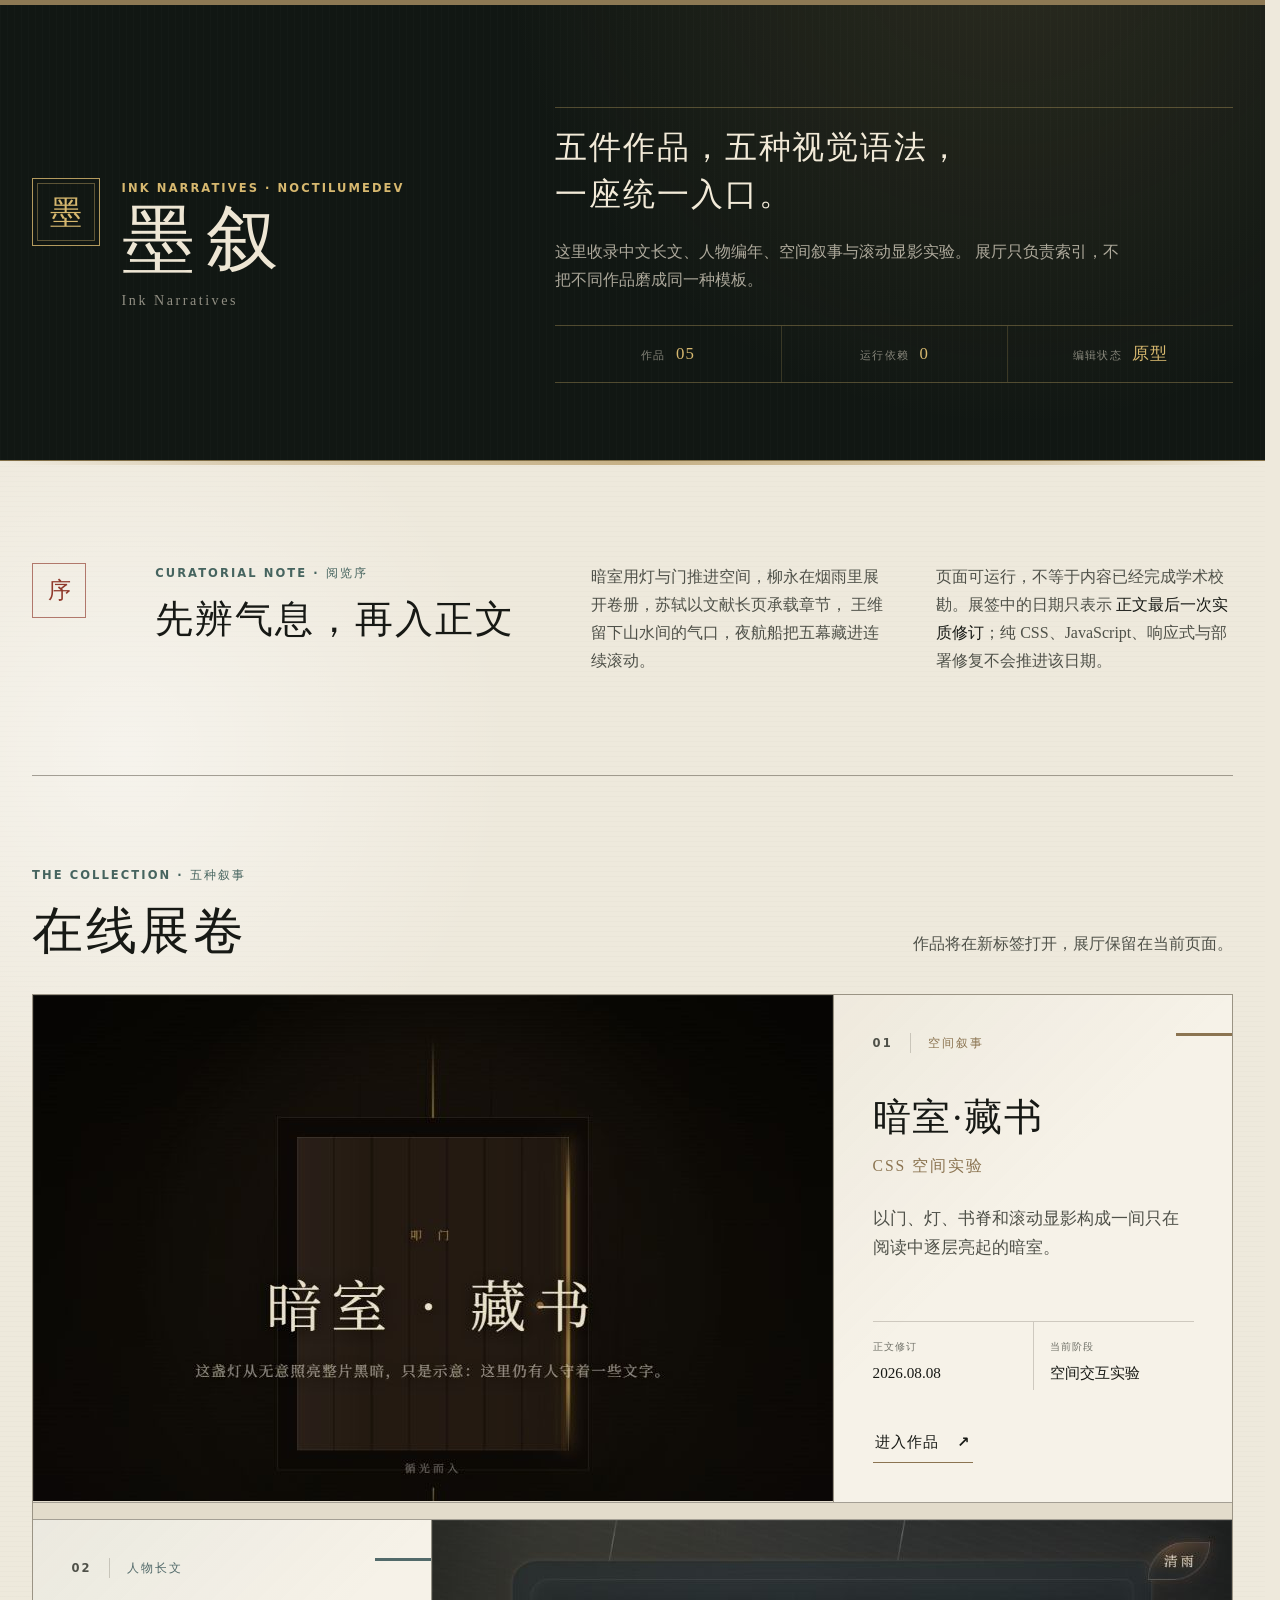
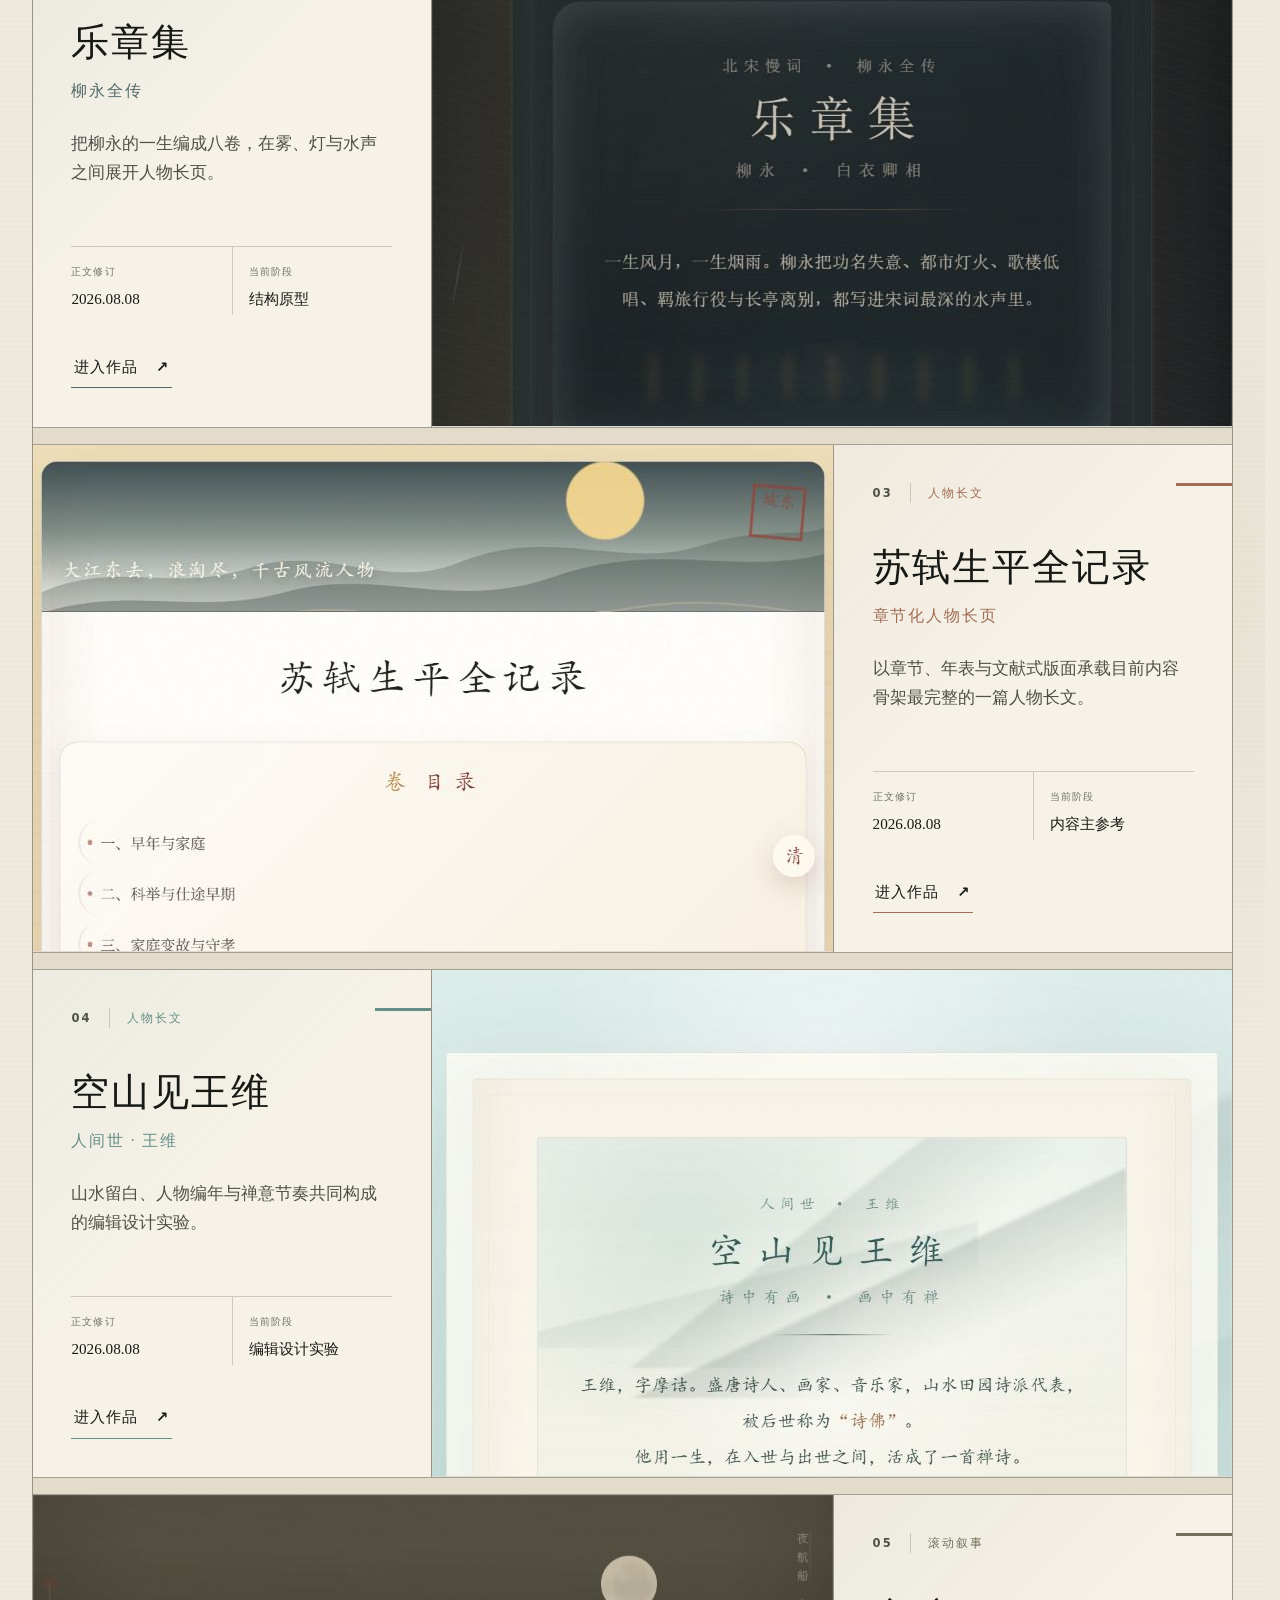
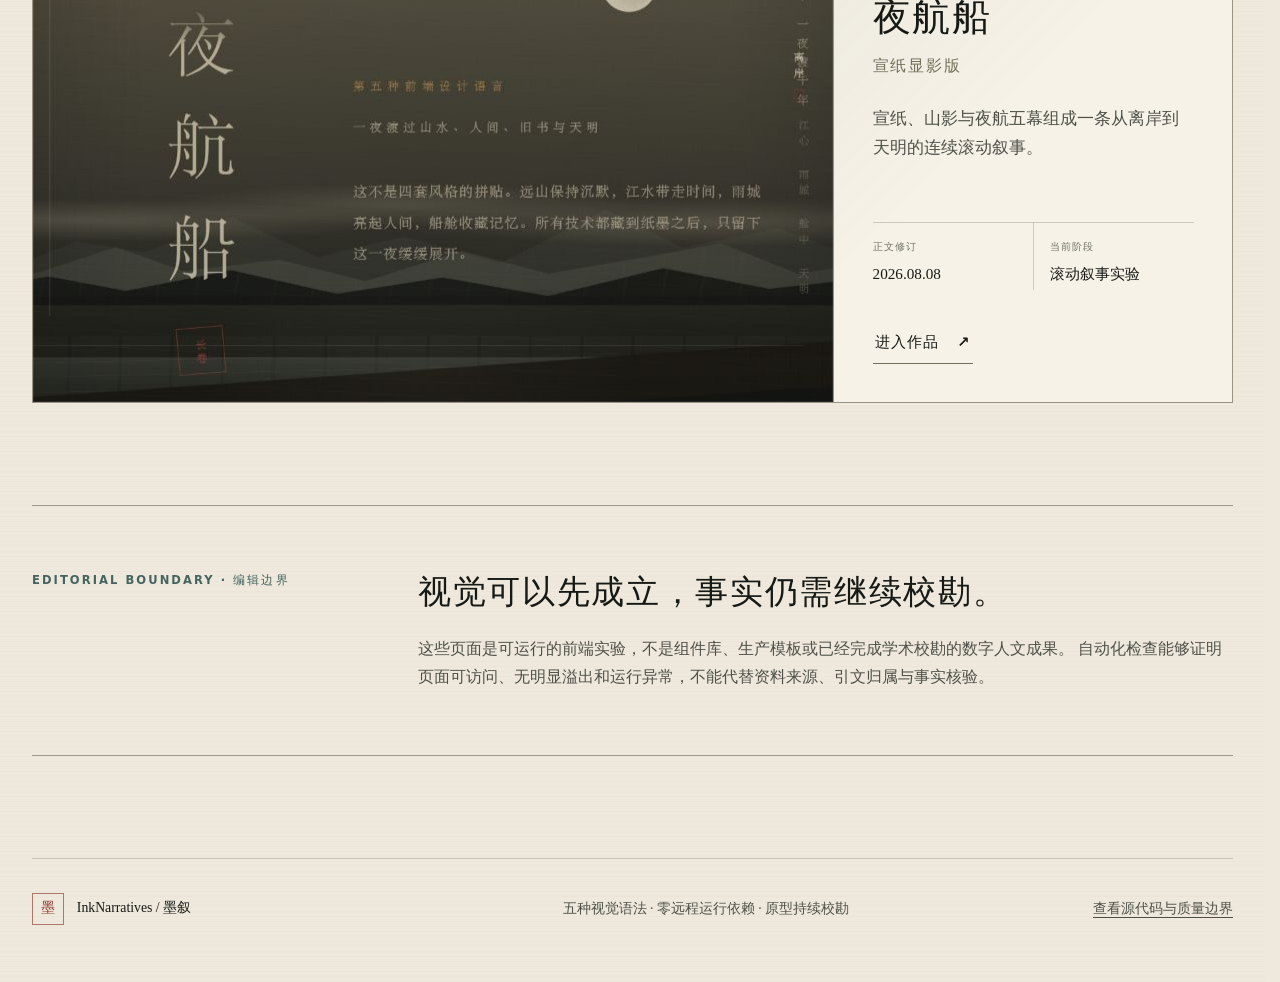
==== index.html @ 3957fdfc "feat: publish unified gallery and Pages site" ====
<!doctype html>
<html lang="zh-CN">
<head>
  <meta charset="utf-8" />
  <meta name="viewport" content="width=device-width, initial-scale=1" />
  <meta name="theme-color" content="#111713" />
  <meta name="description" content="墨叙：五个零依赖中文文学主题交互叙事实验的统一在线展厅。" />
  <meta property="og:title" content="墨叙｜InkNarratives" />
  <meta property="og:description" content="五件作品，五种视觉语法，一座统一入口。" />
  <meta property="og:type" content="website" />
  <meta property="og:url" content="https://noctilumedev.github.io/InkNarratives/" />
  <meta property="og:locale" content="zh_CN" />
  <meta property="og:image" content="https://noctilumedev.github.io/InkNarratives/assets/previews/night-voyage.jpg" />
  <meta property="og:image:alt" content="墨叙展厅中的夜航船作品预览" />
  <title>墨叙｜中文交互叙事实验集</title>
  <link rel="canonical" href="https://noctilumedev.github.io/InkNarratives/" />
  <link rel="icon" href="./assets/favicon.svg" type="image/svg+xml" />
  <link rel="stylesheet" href="./assets/gallery.css?v=20260821-5" />
</head>
<body>
  <a class="skip-link" href="#works">跳到作品</a>

  <header class="masthead">
    <div class="masthead__inner">
      <div class="brand-lockup">
        <span class="brand-seal" aria-hidden="true">墨</span>
        <div>
          <p class="eyebrow">INK NARRATIVES · NOCTILUMEDEV</p>
          <h1>墨叙</h1>
          <p class="brand-en">Ink Narratives</p>
        </div>
      </div>

      <div class="masthead__statement">
        <p class="statement-lead">五件作品，五种视觉语法，<br />一座统一入口。</p>
        <p>
          这里收录中文长文、人物编年、空间叙事与滚动显影实验。
          展厅只负责索引，不把不同作品磨成同一种模板。
        </p>
      </div>

      <dl class="collection-facts" aria-label="展厅概况">
        <div>
          <dt>作品</dt>
          <dd>05</dd>
        </div>
        <div>
          <dt>运行依赖</dt>
          <dd>0</dd>
        </div>
        <div>
          <dt>编辑状态</dt>
          <dd>原型</dd>
        </div>
      </dl>
    </div>
  </header>

  <main>
    <section class="curatorial-note" aria-labelledby="curatorial-title">
      <div class="section-mark" aria-hidden="true">序</div>
      <div class="curatorial-note__heading">
        <p class="section-kicker">CURATORIAL NOTE · 阅览序</p>
        <h2 id="curatorial-title">先辨气息，再入正文</h2>
      </div>
      <div class="curatorial-note__copy">
        <p>
          暗室用灯与门推进空间，柳永在烟雨里展开卷册，苏轼以文献长页承载章节，
          王维留下山水间的气口，夜航船把五幕藏进连续滚动。
        </p>
        <p>
          页面可运行，不等于内容已经完成学术校勘。展签中的日期只表示
          <strong>正文最后一次实质修订</strong>；纯 CSS、JavaScript、响应式与部署修复不会推进该日期。
        </p>
      </div>
    </section>

    <section class="exhibition" id="works" tabindex="-1" aria-labelledby="works-title">
      <header class="exhibition__heading">
        <div>
          <p class="section-kicker">THE COLLECTION · 五种叙事</p>
          <h2 id="works-title">在线展卷</h2>
        </div>
        <p>作品将在新标签打开，展厅保留在当前页面。</p>
      </header>

      <div class="exhibition-rail">
        <article class="work work--darkroom" data-work="darkroom">
          <figure class="work__preview">
            <img
              src="./assets/previews/darkroom.jpg"
              width="800"
              height="506"
              alt="暗室·藏书页面：黑暗空间中央有一扇门，标题在微弱灯光中显现"
              decoding="async"
            />
          </figure>
          <div class="work__copy">
            <p class="work__index"><span>01</span> 空间叙事</p>
            <h3>暗室·藏书</h3>
            <p class="work__subtitle">CSS 空间实验</p>
            <p class="work__description">
              以门、灯、书脊和滚动显影构成一间只在阅读中逐层亮起的暗室。
            </p>
            <dl class="work__facts">
              <div>
                <dt>正文修订</dt>
                <dd><time datetime="2026-08-08">2026.08.08</time></dd>
              </div>
              <div>
                <dt>当前阶段</dt>
                <dd>空间交互实验</dd>
              </div>
            </dl>
            <a class="work__enter" data-work-link="darkroom" href="./works/darkroom/" target="_blank" rel="noopener noreferrer">
              进入作品 <span aria-hidden="true">↗</span><span class="sr-only">（新标签打开）</span>
            </a>
          </div>
        </article>

        <article class="work work--liuyong" data-work="liuyong">
          <figure class="work__preview">
            <img
              src="./assets/previews/liuyong.jpg"
              width="800"
              height="506"
              alt="乐章集页面：深青色卷册中排列柳永标题、序言与八卷目录"
              loading="lazy"
              decoding="async"
            />
          </figure>
          <div class="work__copy">
            <p class="work__index"><span>02</span> 人物长文</p>
            <h3>乐章集</h3>
            <p class="work__subtitle">柳永全传</p>
            <p class="work__description">
              把柳永的一生编成八卷，在雾、灯与水声之间展开人物长页。
            </p>
            <dl class="work__facts">
              <div>
                <dt>正文修订</dt>
                <dd><time datetime="2026-08-08">2026.08.08</time></dd>
              </div>
              <div>
                <dt>当前阶段</dt>
                <dd>结构原型</dd>
              </div>
            </dl>
            <a class="work__enter" data-work-link="liuyong" href="./works/liuyong/" target="_blank" rel="noopener noreferrer">
              进入作品 <span aria-hidden="true">↗</span><span class="sr-only">（新标签打开）</span>
            </a>
          </div>
        </article>

        <article class="work work--sushi" data-work="sushi">
          <figure class="work__preview">
            <img
              src="./assets/previews/sushi.jpg"
              width="800"
              height="506"
              alt="苏轼生平全记录页面：宣纸色长页上有山影、月轮、题签和章节目录"
              loading="lazy"
              decoding="async"
            />
          </figure>
          <div class="work__copy">
            <p class="work__index"><span>03</span> 人物长文</p>
            <h3>苏轼生平全记录</h3>
            <p class="work__subtitle">章节化人物长页</p>
            <p class="work__description">
              以章节、年表与文献式版面承载目前内容骨架最完整的一篇人物长文。
            </p>
            <dl class="work__facts">
              <div>
                <dt>正文修订</dt>
                <dd><time datetime="2026-08-08">2026.08.08</time></dd>
              </div>
              <div>
                <dt>当前阶段</dt>
                <dd>内容主参考</dd>
              </div>
            </dl>
            <a class="work__enter" data-work-link="sushi" href="./works/sushi/" target="_blank" rel="noopener noreferrer">
              进入作品 <span aria-hidden="true">↗</span><span class="sr-only">（新标签打开）</span>
            </a>
          </div>
        </article>

        <article class="work work--wangwei" data-work="wangwei">
          <figure class="work__preview">
            <img
              src="./assets/previews/wangwei.jpg"
              width="800"
              height="506"
              alt="空山见王维页面：淡青山水留白中排列人物题名、身份画像与生平坐标"
              loading="lazy"
              decoding="async"
            />
          </figure>
          <div class="work__copy">
            <p class="work__index"><span>04</span> 人物长文</p>
            <h3>空山见王维</h3>
            <p class="work__subtitle">人间世 · 王维</p>
            <p class="work__description">
              山水留白、人物编年与禅意节奏共同构成的编辑设计实验。
            </p>
            <dl class="work__facts">
              <div>
                <dt>正文修订</dt>
                <dd><time datetime="2026-08-08">2026.08.08</time></dd>
              </div>
              <div>
                <dt>当前阶段</dt>
                <dd>编辑设计实验</dd>
              </div>
            </dl>
            <a class="work__enter" data-work-link="wangwei" href="./works/wangwei/" target="_blank" rel="noopener noreferrer">
              进入作品 <span aria-hidden="true">↗</span><span class="sr-only">（新标签打开）</span>
            </a>
          </div>
        </article>

        <article class="work work--night-voyage" data-work="night-voyage">
          <figure class="work__preview">
            <img
              src="./assets/previews/night-voyage.jpg"
              width="800"
              height="506"
              alt="夜航船页面：夜色宣纸上有月轮、远山和竖排的大字夜航船"
              loading="lazy"
              decoding="async"
            />
          </figure>
          <div class="work__copy">
            <p class="work__index"><span>05</span> 滚动叙事</p>
            <h3>夜航船</h3>
            <p class="work__subtitle">宣纸显影版</p>
            <p class="work__description">
              宣纸、山影与夜航五幕组成一条从离岸到天明的连续滚动叙事。
            </p>
            <dl class="work__facts">
              <div>
                <dt>正文修订</dt>
                <dd><time datetime="2026-08-08">2026.08.08</time></dd>
              </div>
              <div>
                <dt>当前阶段</dt>
                <dd>滚动叙事实验</dd>
              </div>
            </dl>
            <a class="work__enter" data-work-link="night-voyage" href="./works/night-voyage/" target="_blank" rel="noopener noreferrer">
              进入作品 <span aria-hidden="true">↗</span><span class="sr-only">（新标签打开）</span>
            </a>
          </div>
        </article>
      </div>
    </section>

    <section class="boundary-note" aria-labelledby="boundary-title">
      <p class="section-kicker">EDITORIAL BOUNDARY · 编辑边界</p>
      <div>
        <h2 id="boundary-title">视觉可以先成立，事实仍需继续校勘。</h2>
        <p>
          这些页面是可运行的前端实验，不是组件库、生产模板或已经完成学术校勘的数字人文成果。
          自动化检查能够证明页面可访问、无明显溢出和运行异常，不能代替资料来源、引文归属与事实核验。
        </p>
      </div>
    </section>
  </main>

  <footer class="site-footer">
    <div class="site-footer__brand">
      <span aria-hidden="true">墨</span>
      <p>InkNarratives / 墨叙</p>
    </div>
    <p>五种视觉语法 · 零远程运行依赖 · 原型持续校勘</p>
    <a href="https://github.com/NoctilumeDev/InkNarratives">查看源代码与质量边界</a>
  </footer>
</body>
</html>
---- assets/gallery.css ----
:root {
  --ink: #171915;
  --ink-soft: #4f5149;
  --paper: #eee9dc;
  --paper-deep: #e3dccb;
  --paper-light: #f7f3e9;
  --night: #111713;
  --night-soft: #1b2420;
  --gold: #b59861;
  --gold-muted: #8d7954;
  --cinnabar: #8f392b;
  --rule: rgba(73, 68, 55, .23);
  --rule-strong: rgba(73, 68, 55, .48);
  --serif: "Noto Serif CJK SC", "Source Han Serif SC", "Songti SC", SimSun, serif;
  --sans: "Noto Sans CJK SC", "Microsoft YaHei", system-ui, sans-serif;
  color-scheme: light;
  font-family: var(--serif);
  font-synthesis: none;
  scrollbar-gutter: stable;
}

*,
*::before,
*::after {
  box-sizing: border-box;
}

html {
  min-width: 320px;
  scroll-behavior: smooth;
}

body {
  min-width: 320px;
  margin: 0;
  color: var(--ink);
  background:
    radial-gradient(circle at 10% 18%, rgba(255, 255, 255, .48), transparent 24rem),
    radial-gradient(circle at 88% 52%, rgba(151, 132, 88, .08), transparent 30rem),
    repeating-linear-gradient(0deg, rgba(73, 68, 55, .018) 0 1px, transparent 1px 5px),
    var(--paper);
  line-height: 1.75;
  overflow-x: clip;
}

img {
  display: block;
  max-width: 100%;
}

a {
  color: inherit;
}

button,
a {
  -webkit-tap-highlight-color: transparent;
}

:focus-visible {
  outline: 3px solid var(--cinnabar);
  outline-offset: 5px;
}

::selection {
  color: var(--paper-light);
  background: var(--cinnabar);
}

.sr-only {
  position: absolute;
  width: 1px;
  height: 1px;
  padding: 0;
  margin: -1px;
  overflow: hidden;
  clip: rect(0, 0, 0, 0);
  white-space: nowrap;
  border: 0;
}

.skip-link {
  position: fixed;
  z-index: 100;
  top: 1rem;
  left: 1rem;
  padding: .7rem 1rem;
  color: var(--paper-light);
  background: var(--cinnabar);
  text-decoration: none;
  transform: translateY(-180%);
  transition: transform .18s ease;
}

.skip-link:focus {
  transform: translateY(0);
}

.masthead {
  position: relative;
  color: #eee6d4;
  background:
    radial-gradient(circle at 80% -20%, rgba(181, 152, 97, .16), transparent 32rem),
    repeating-linear-gradient(90deg, rgba(255, 255, 255, .012) 0 1px, transparent 1px 7px),
    var(--night);
  border-top: 5px solid var(--gold-muted);
  border-bottom: 1px solid rgba(181, 152, 97, .68);
}

.masthead::after {
  content: "";
  position: absolute;
  right: 0;
  bottom: 0;
  left: 0;
  height: 4px;
  background: linear-gradient(90deg, transparent, rgba(181, 152, 97, .36) 18%, rgba(181, 152, 97, .7) 50%, rgba(181, 152, 97, .36) 82%, transparent);
  transform: translateY(5px);
}

.masthead__inner,
main,
.site-footer {
  width: min(1280px, calc(100% - 64px));
  margin-inline: auto;
}

.masthead__inner {
  display: grid;
  grid-template-areas:
    "brand statement"
    "brand facts";
  grid-template-columns: minmax(20rem, .78fr) minmax(32rem, 1.22fr);
  column-gap: clamp(3rem, 7vw, 7rem);
  row-gap: clamp(1.35rem, 2.4vw, 2rem);
  align-items: start;
  padding: clamp(4rem, 8vw, 7.5rem) 0 clamp(3.2rem, 6vw, 5.5rem);
}

.brand-lockup {
  grid-area: brand;
  display: flex;
  gap: 1.35rem;
  align-self: center;
  align-items: flex-start;
}

.brand-seal {
  display: grid;
  flex: 0 0 auto;
  width: 4.25rem;
  aspect-ratio: 1;
  place-items: center;
  color: #d7b86f;
  font-size: 2rem;
  line-height: 1;
  border: 1px solid rgba(215, 184, 111, .82);
  box-shadow: inset 0 0 0 4px var(--night), inset 0 0 0 5px rgba(215, 184, 111, .38);
}

.eyebrow,
.section-kicker,
.work__index,
.work__facts dt {
  margin: 0;
  font-family: var(--sans);
  font-size: .72rem;
  font-weight: 650;
  letter-spacing: .18em;
  text-transform: uppercase;
}

.eyebrow {
  color: #d7b86f;
  white-space: nowrap;
}

.brand-lockup h1 {
  margin: .35rem 0 0;
  font-size: clamp(3.35rem, 5.7vw, 5.8rem);
  font-weight: 420;
  letter-spacing: .16em;
  line-height: 1;
}

.brand-en {
  margin: .7rem 0 0;
  color: rgba(238, 230, 212, .58);
  font-size: .88rem;
  letter-spacing: .18em;
}

.masthead__statement {
  grid-area: statement;
  padding-top: 1rem;
  border-top: 1px solid rgba(215, 184, 111, .32);
}

.masthead__statement p {
  max-width: 36rem;
  margin: 1.3rem 0 0;
  color: rgba(238, 230, 212, .7);
}

.masthead__statement .statement-lead {
  margin-top: 0;
  color: #f2ead8;
  font-size: clamp(1.55rem, 2.5vw, 2.35rem);
  line-height: 1.45;
  letter-spacing: .06em;
  text-wrap: balance;
}

.collection-facts {
  grid-area: facts;
  display: grid;
  grid-template-columns: repeat(3, minmax(0, 1fr));
  margin: 0;
  border-top: 1px solid rgba(215, 184, 111, .32);
  border-bottom: 1px solid rgba(215, 184, 111, .32);
}

.collection-facts div {
  display: flex;
  gap: .65rem;
  align-items: baseline;
  justify-content: center;
  padding: .85rem 1rem;
  text-align: center;
}

.collection-facts div + div {
  border-left: 1px solid rgba(215, 184, 111, .2);
}

.collection-facts dt {
  color: rgba(238, 230, 212, .52);
  font-family: var(--sans);
  font-size: .66rem;
  letter-spacing: .12em;
  white-space: nowrap;
}

.collection-facts dd {
  margin: 0;
  color: #d7b86f;
  font-size: 1.05rem;
  letter-spacing: .06em;
  white-space: nowrap;
}

main {
  padding: clamp(4.5rem, 8vw, 8rem) 0 0;
}

.curatorial-note {
  display: grid;
  grid-template-columns: 4.5rem minmax(14rem, .75fr) minmax(20rem, 1.25fr);
  gap: clamp(1.5rem, 4vw, 4.5rem);
  align-items: start;
  padding: 0 0 clamp(4rem, 7vw, 6.5rem);
  border-bottom: 1px solid var(--rule-strong);
}

.section-mark {
  display: grid;
  width: 3.4rem;
  aspect-ratio: 1;
  place-items: center;
  color: var(--cinnabar);
  font-size: 1.45rem;
  border: 1px solid rgba(143, 57, 43, .65);
}

.section-kicker {
  color: #46645f;
}

.curatorial-note h2,
.exhibition__heading h2,
.boundary-note h2 {
  margin: .65rem 0 0;
  font-weight: 450;
  line-height: 1.35;
  letter-spacing: .05em;
  text-wrap: balance;
}

.curatorial-note h2 {
  font-size: clamp(1.85rem, 3vw, 3rem);
}

.curatorial-note__copy {
  columns: 2 16rem;
  column-gap: 3rem;
  color: var(--ink-soft);
}

.curatorial-note__copy p {
  margin: 0;
  break-inside: avoid;
}

.curatorial-note__copy p + p {
  margin-top: 1.2rem;
}

.curatorial-note__copy strong {
  color: var(--ink);
  font-weight: 600;
}

.exhibition {
  padding-top: clamp(4rem, 7vw, 6.5rem);
}

.exhibition__heading {
  display: flex;
  gap: 2rem;
  align-items: end;
  justify-content: space-between;
  margin-bottom: 1.8rem;
}

.exhibition__heading h2 {
  font-size: clamp(2.3rem, 4vw, 4rem);
}

.exhibition__heading > p {
  max-width: 25rem;
  margin: 0 0 .45rem;
  color: var(--ink-soft);
  text-align: right;
}

.exhibition-rail {
  border: 1px solid var(--rule-strong);
  background: var(--paper-deep);
}

.work {
  --accent: #69756e;
  position: relative;
  display: grid;
  grid-template-columns: minmax(0, 1.45fr) minmax(20rem, .72fr);
  min-height: 0;
  background: var(--paper-light);
  overflow: hidden;
}

.work:nth-child(even) {
  grid-template-columns: minmax(20rem, .72fr) minmax(0, 1.45fr);
}

.work:not(:last-child) {
  margin-bottom: clamp(.8rem, 1.25vw, 1.1rem);
  border-bottom: 1px solid var(--rule-strong);
}

.work + .work {
  border-top: 1px solid var(--rule-strong);
}

.work:nth-child(even) .work__preview {
  grid-column: 2;
  grid-row: 1;
  border-right: 0;
  border-left: 1px solid var(--rule-strong);
}

.work:nth-child(even) .work__copy {
  grid-column: 1;
  grid-row: 1;
}

.work--darkroom {
  --accent: #8b7451;
}

.work--liuyong {
  --accent: #526a6a;
}

.work--sushi {
  --accent: #a16d55;
}

.work--wangwei {
  --accent: #678f87;
}

.work--night-voyage {
  --accent: #74705b;
}

.work__preview {
  position: relative;
  display: grid;
  aspect-ratio: 1185 / 750;
  min-width: 0;
  margin: 0;
  overflow: hidden;
  place-items: center;
  background: color-mix(in srgb, var(--accent) 14%, var(--paper));
  border-right: 1px solid var(--rule-strong);
}

.work__preview::after {
  content: "";
  position: absolute;
  inset: 0;
  pointer-events: none;
  box-shadow: inset 0 0 0 1px rgba(255, 255, 255, .08);
}

.work__preview img {
  display: block;
  width: 100%;
  height: 100%;
  min-height: 0;
  object-fit: contain;
  object-position: center;
  transition: filter .35s ease;
}

.work:hover .work__preview img,
.work:focus-within .work__preview img {
  filter: saturate(1.04) contrast(1.025);
}

.work__copy {
  position: relative;
  display: flex;
  flex-direction: column;
  min-width: 0;
  padding: clamp(2rem, 3vw, 3rem);
  background:
    linear-gradient(135deg, color-mix(in srgb, var(--accent) 7%, transparent), transparent 45%),
    rgba(247, 243, 233, .7);
}

.work__copy::before {
  content: "";
  position: absolute;
  top: clamp(2rem, 3vw, 3rem);
  right: 0;
  width: 3.5rem;
  border-top: 3px solid var(--accent);
}

.work__index {
  color: var(--accent);
}

.work__index span {
  display: inline-block;
  min-width: 2.4rem;
  margin-right: .7rem;
  color: var(--ink-soft);
  border-right: 1px solid var(--rule);
}

.work h3 {
  margin: clamp(2rem, 3.2vw, 3rem) 0 0;
  font-size: clamp(2rem, 3vw, 3.15rem);
  font-weight: 470;
  line-height: 1.22;
  letter-spacing: .05em;
  text-wrap: balance;
}

.work__subtitle {
  margin: .7rem 0 0;
  color: var(--accent);
  font-size: .98rem;
  letter-spacing: .12em;
}

.work__description {
  max-width: 28rem;
  margin: 1.5rem 0 0;
  color: var(--ink-soft);
  font-size: 1.05rem;
}

.work__facts {
  display: grid;
  grid-template-columns: repeat(2, minmax(0, 1fr));
  margin: auto 0 0;
  padding-top: 1.5rem;
}

.work__facts div {
  padding: .9rem 1rem .2rem 0;
  border-top: 1px solid var(--rule);
}

.work__facts div + div {
  padding-left: 1rem;
  border-left: 1px solid var(--rule);
}

.work__facts dt {
  color: #707168;
  font-size: .65rem;
  letter-spacing: .1em;
}

.work__facts dd {
  margin: .35rem 0 0;
  font-size: .95rem;
}

.work__enter {
  align-self: flex-start;
  margin-top: 1.75rem;
  padding: .65rem .15rem .5rem;
  font-family: var(--sans);
  font-size: .92rem;
  font-weight: 650;
  letter-spacing: .08em;
  text-decoration: none;
  border-bottom: 1px solid var(--accent);
}

.work__enter span[aria-hidden] {
  display: inline-block;
  margin-left: .7rem;
  transition: transform .18s ease;
}

.work__enter:hover span[aria-hidden],
.work__enter:focus-visible span[aria-hidden] {
  transform: translate(.18rem, -.18rem);
}

.boundary-note {
  display: grid;
  grid-template-columns: minmax(14rem, .55fr) minmax(20rem, 1.45fr);
  gap: clamp(2rem, 6vw, 7rem);
  margin: clamp(4.5rem, 8vw, 8rem) 0;
  padding: clamp(2.5rem, 5vw, 4.5rem) 0;
  border-top: 1px solid var(--rule-strong);
  border-bottom: 1px solid var(--rule-strong);
}

.boundary-note h2 {
  margin-top: 0;
  font-size: clamp(1.55rem, 2.6vw, 2.5rem);
}

.boundary-note p:not(.section-kicker) {
  max-width: 54rem;
  margin: 1.2rem 0 0;
  color: var(--ink-soft);
}

.site-footer {
  display: grid;
  grid-template-columns: 1fr 1fr auto;
  gap: 2rem;
  align-items: center;
  padding: 2rem 0 3.5rem;
  color: var(--ink-soft);
  border-top: 1px solid var(--rule);
  font-size: .86rem;
}

.site-footer p {
  margin: 0;
}

.site-footer__brand {
  display: flex;
  gap: .8rem;
  align-items: center;
  color: var(--ink);
}

.site-footer__brand span {
  display: grid;
  width: 2rem;
  aspect-ratio: 1;
  place-items: center;
  color: var(--cinnabar);
  border: 1px solid rgba(143, 57, 43, .65);
}

.site-footer > a {
  padding-block: .35rem;
  text-underline-offset: .28em;
}

.not-found {
  display: grid;
  min-height: 100svh;
  place-items: center;
  padding: 2rem;
}

.not-found__panel {
  width: min(42rem, 100%);
  padding: clamp(2.5rem, 8vw, 6rem);
  text-align: center;
  border: 1px solid var(--rule-strong);
}

.not-found__mark {
  margin: 0;
  color: var(--cinnabar);
  font-size: clamp(4rem, 15vw, 8rem);
  line-height: 1;
}

.not-found h1 {
  margin: 1.5rem 0 0;
  font-size: clamp(1.8rem, 5vw, 3.2rem);
  font-weight: 450;
}

.not-found p {
  margin: 1rem 0 0;
  color: var(--ink-soft);
}

.not-found a {
  display: inline-block;
  margin-top: 2rem;
  padding: .7rem .1rem .5rem;
  text-decoration: none;
  border-bottom: 1px solid var(--cinnabar);
}

@supports not (background: color-mix(in srgb, red 10%, transparent)) {
  .work__copy {
    background: rgba(247, 243, 233, .82);
  }
}

@media (max-width: 1080px) {
  .masthead__inner {
    grid-template-columns: minmax(17rem, .8fr) minmax(0, 1.2fr);
    column-gap: 3rem;
  }

  .work,
  .work:nth-child(even) {
    grid-template-columns: 1fr;
  }

  .work__preview,
  .work:nth-child(even) .work__preview {
    grid-column: 1;
    grid-row: 1;
    min-height: 0;
    border-right: 0;
    border-bottom: 1px solid var(--rule-strong);
    border-left: 0;
  }

  .work__copy,
  .work:nth-child(even) .work__copy {
    grid-column: 1;
    grid-row: 2;
    min-height: 0;
  }
}

@media (max-width: 820px) {
  .masthead__inner,
  main,
  .site-footer {
    width: min(100% - 36px, 1280px);
  }

  .masthead__inner {
    grid-template-areas:
      "brand"
      "statement"
      "facts";
    grid-template-columns: 1fr;
    gap: 2rem;
  }

  .brand-lockup {
    align-self: start;
  }

  .curatorial-note {
    grid-template-columns: 3.4rem 1fr;
  }

  .curatorial-note__copy {
    grid-column: 2;
    columns: initial;
  }

  .boundary-note {
    grid-template-columns: 1fr;
    gap: 1.5rem;
  }

  .site-footer {
    grid-template-columns: 1fr 1fr;
  }

  .site-footer > a {
    grid-column: 1 / -1;
    justify-self: start;
  }
}

@media (max-width: 560px) {
  .masthead__inner,
  main,
  .site-footer {
    width: min(100% - 24px, 1280px);
  }

  .masthead__inner {
    padding-top: 3.4rem;
  }

  .brand-lockup {
    gap: 1rem;
  }

  .brand-seal {
    width: 3.45rem;
    font-size: 1.6rem;
  }

  .brand-lockup h1 {
    font-size: clamp(3rem, 18vw, 4.6rem);
  }

  .eyebrow {
    font-size: .58rem;
    white-space: normal;
  }

  .collection-facts dd {
    font-size: 1rem;
  }

  .collection-facts div {
    flex-direction: column;
    gap: .3rem;
  }

  .curatorial-note {
    grid-template-columns: 1fr;
  }

  .section-mark {
    width: 3rem;
  }

  .curatorial-note__copy {
    grid-column: auto;
  }

  .exhibition__heading {
    display: block;
  }

  .exhibition__heading > p {
    margin-top: 1rem;
    text-align: left;
  }

  .work__preview,
  .work:nth-child(even) .work__preview,
  .work__preview img {
    min-height: 0;
  }

  .work__copy {
    min-height: 0;
    padding: 1.7rem 1.35rem 2rem;
  }

  .work__copy::before {
    top: 1.7rem;
    width: 2rem;
  }

  .work h3 {
    margin-top: 2rem;
    font-size: clamp(1.9rem, 10vw, 2.65rem);
  }

  .work__description {
    margin-top: 1.4rem;
  }

  .work__facts {
    grid-template-columns: 1fr;
    margin-top: 2rem;
  }

  .work__facts div + div {
    padding-left: 0;
    border-left: 0;
  }

  .site-footer {
    grid-template-columns: 1fr;
    gap: 1rem;
  }

  .site-footer > a {
    grid-column: auto;
  }
}

@media (prefers-reduced-motion: reduce) {
  html {
    scroll-behavior: auto;
  }

  *,
  *::before,
  *::after {
    scroll-behavior: auto !important;
    transition-duration: .01ms !important;
    animation-duration: .01ms !important;
    animation-iteration-count: 1 !important;
  }
}

@media print {
  .masthead {
    color: var(--ink);
    background: transparent;
    border-color: var(--ink);
  }

  .work {
    break-inside: avoid;
  }

  .work__enter,
  .skip-link {
    display: none;
  }
}
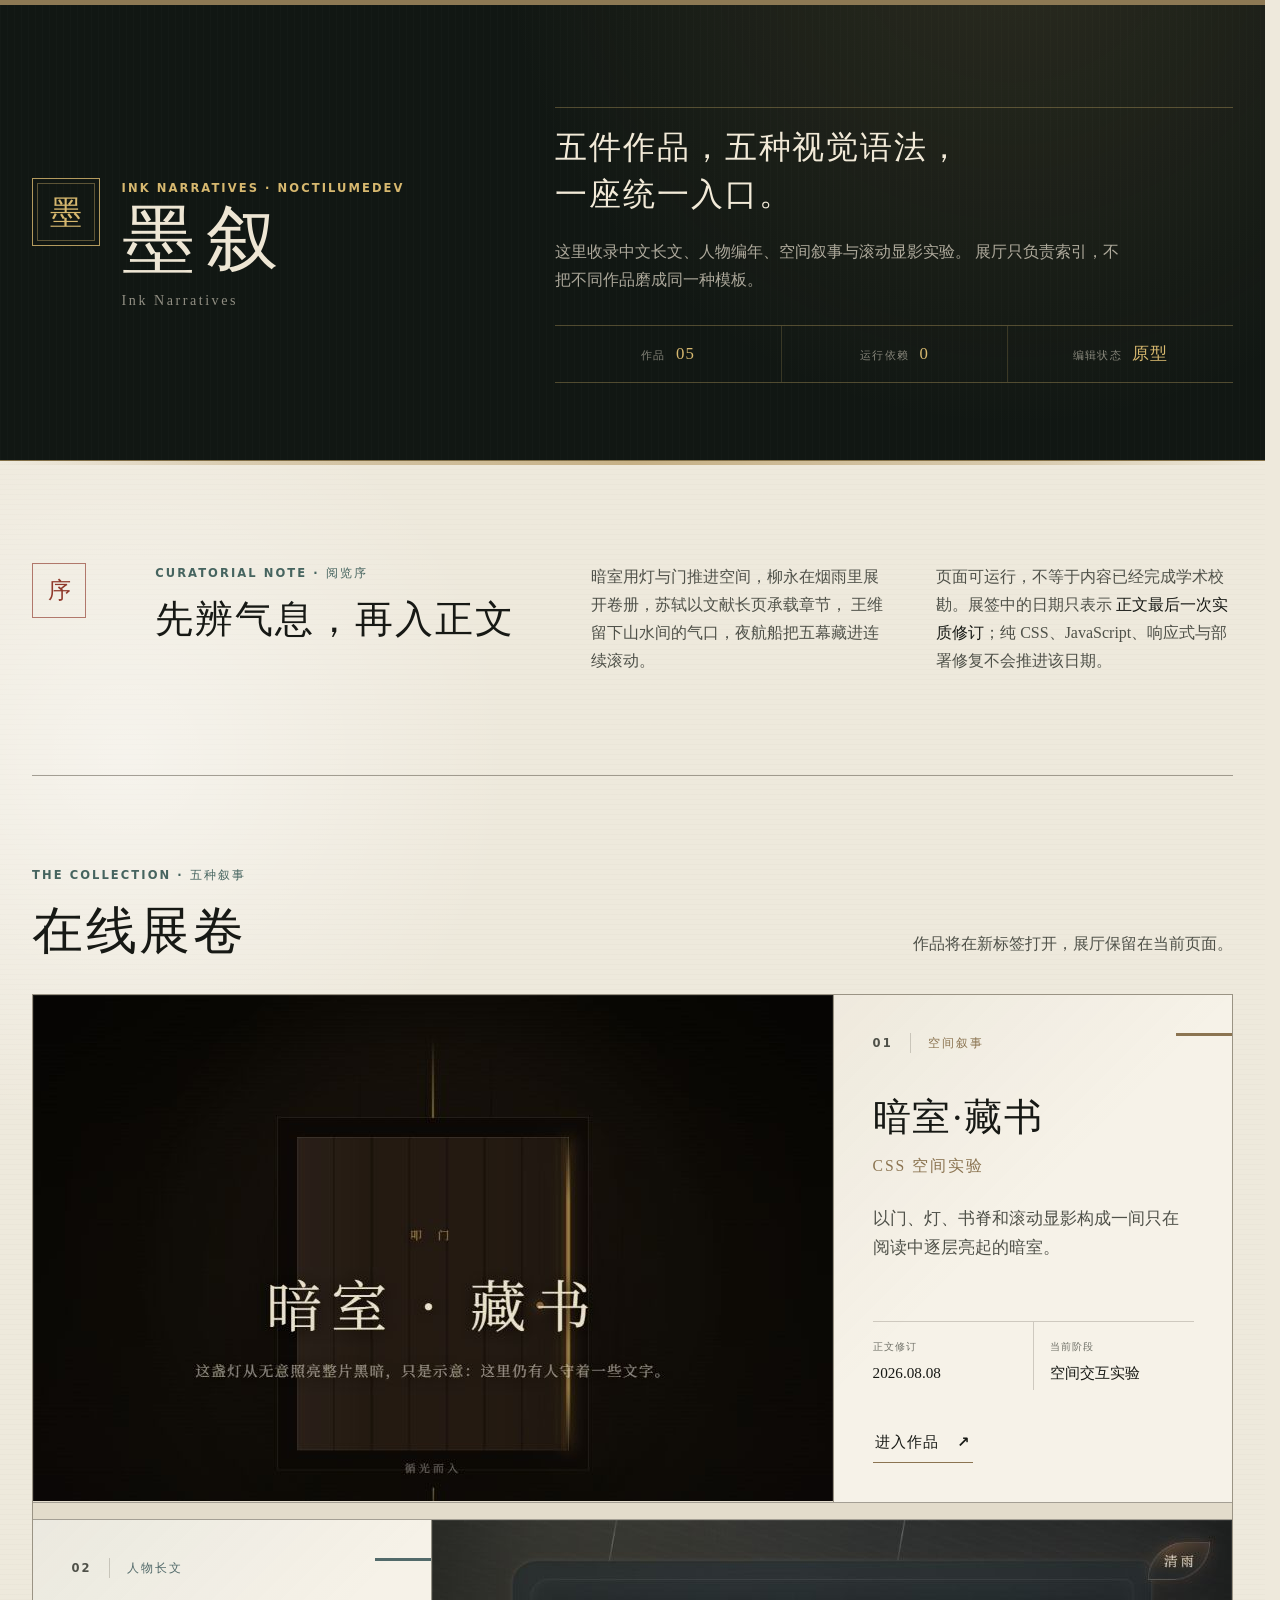
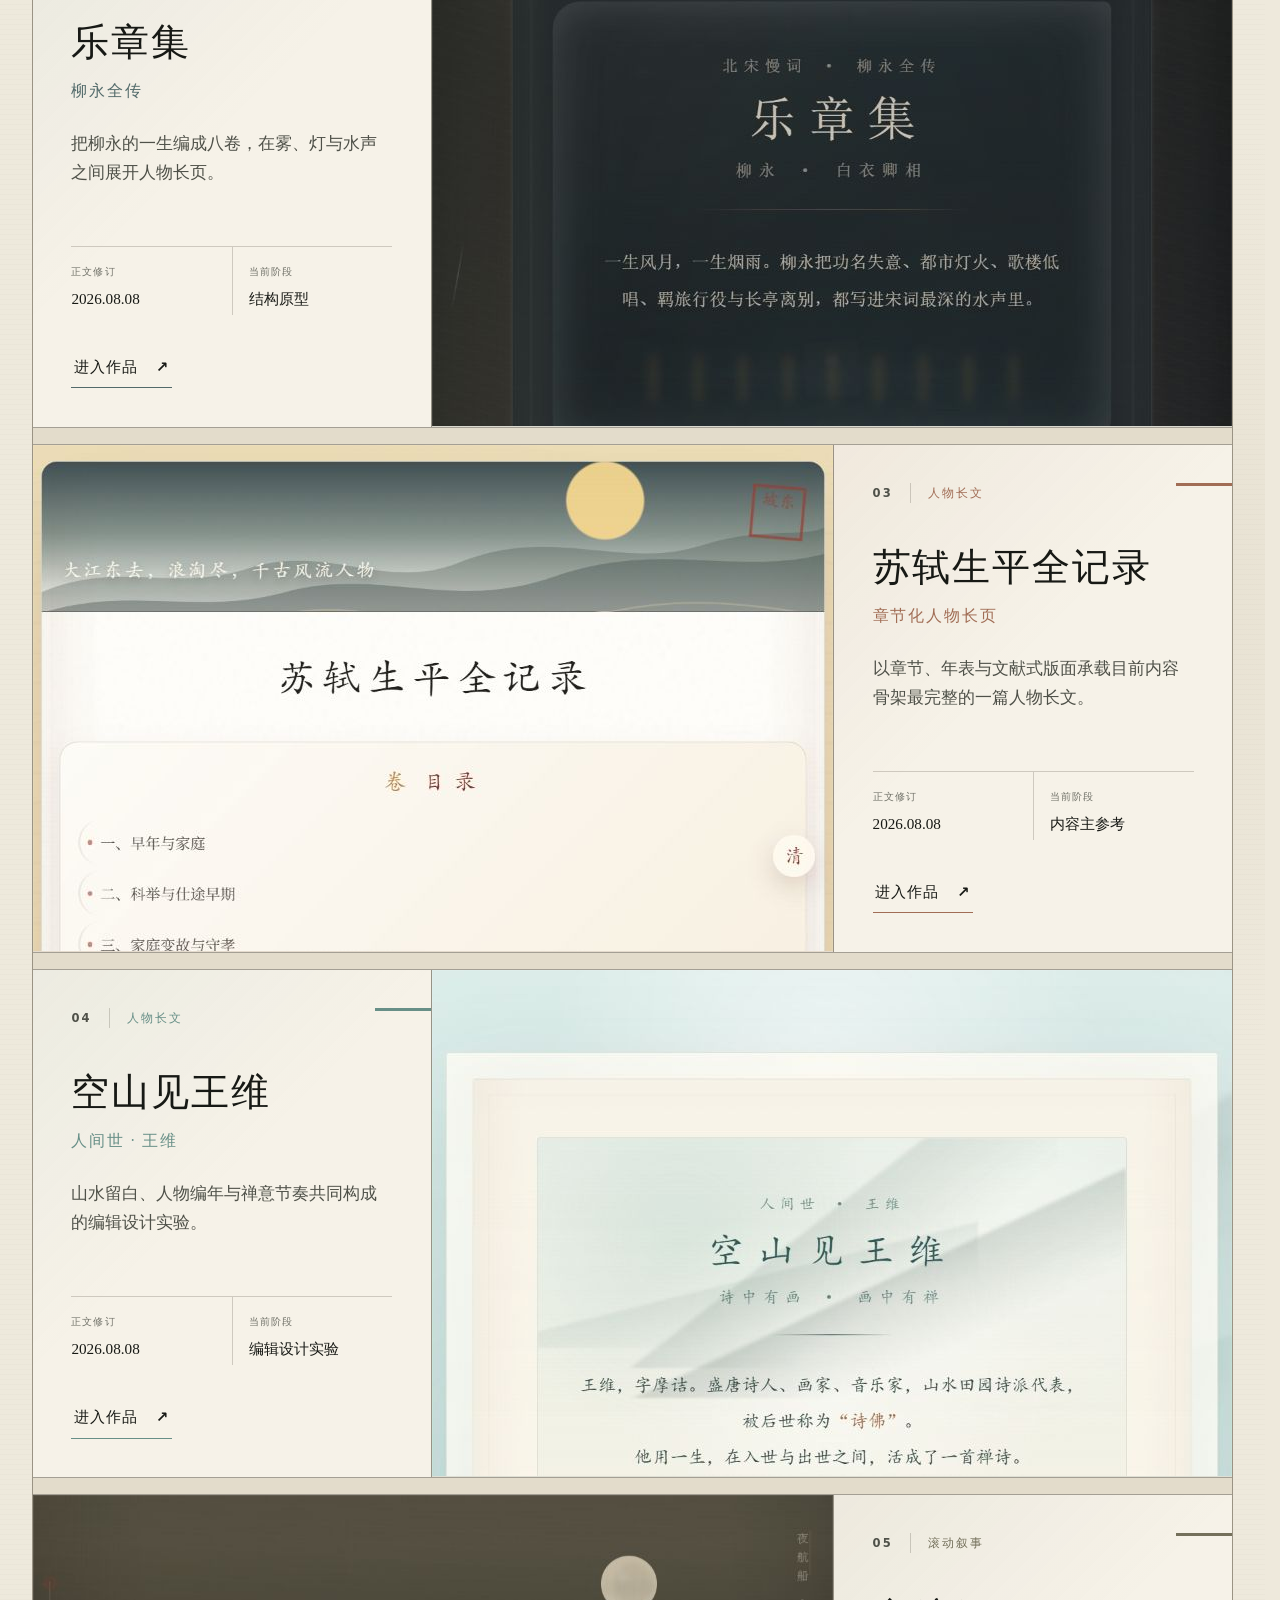
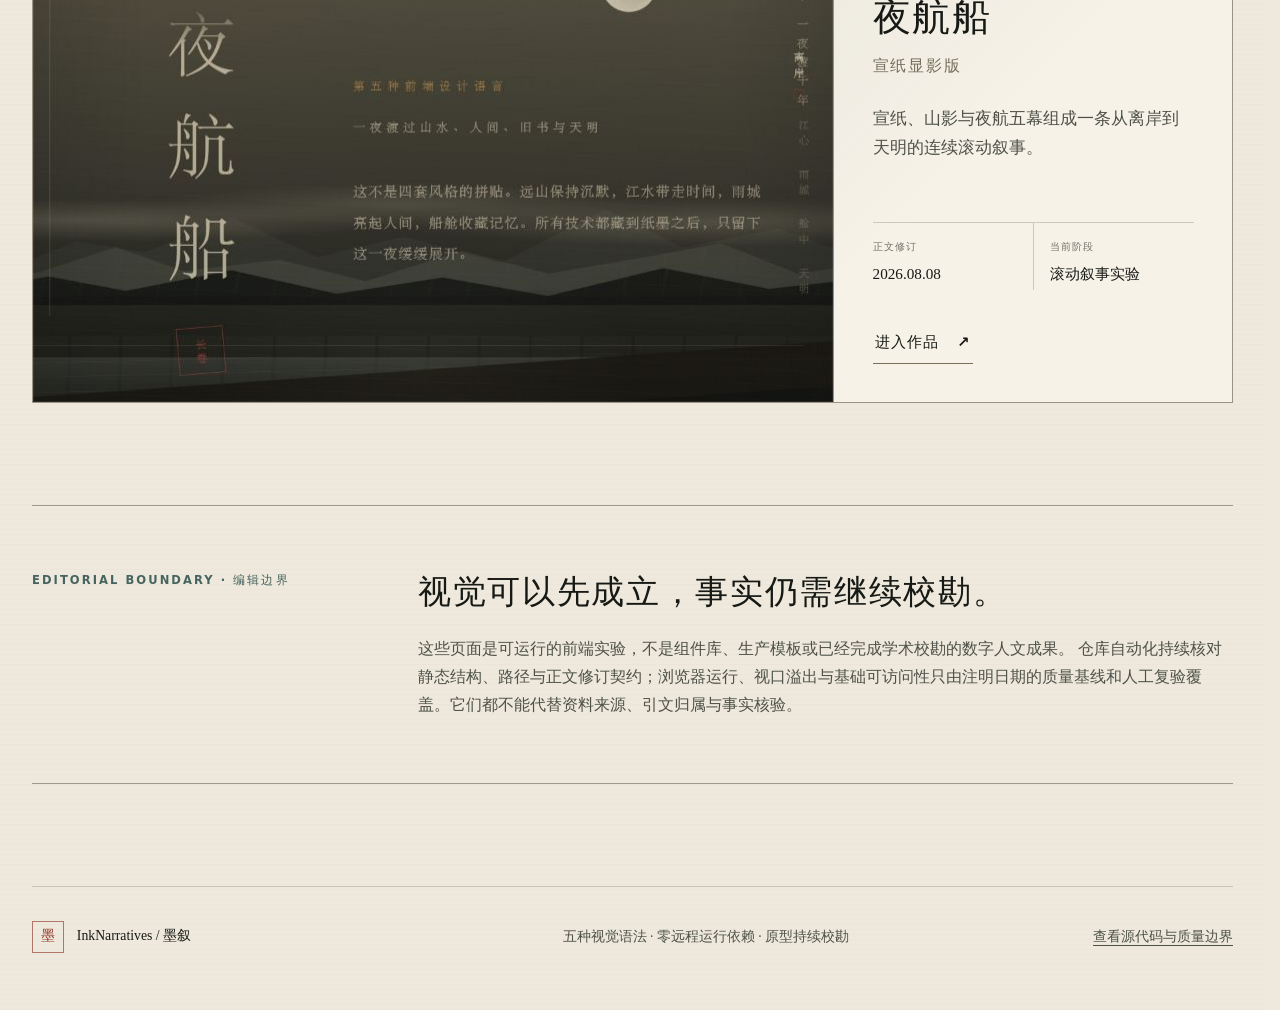
==== commit 99a66149: "fix: align archive evidence boundaries Expose only the implemented Darkroom reader, align the Sushi " ====
--- a/index.html
+++ b/index.html
@@ -262,7 +262,7 @@
         <h2 id="boundary-title">视觉可以先成立，事实仍需继续校勘。</h2>
         <p>
           这些页面是可运行的前端实验，不是组件库、生产模板或已经完成学术校勘的数字人文成果。
-          自动化检查能够证明页面可访问、无明显溢出和运行异常，不能代替资料来源、引文归属与事实核验。
+          仓库自动化持续核对静态结构、路径与正文修订契约；浏览器运行、视口溢出与基础可访问性只由注明日期的质量基线和人工复验覆盖。它们都不能代替资料来源、引文归属与事实核验。
         </p>
       </div>
     </section>
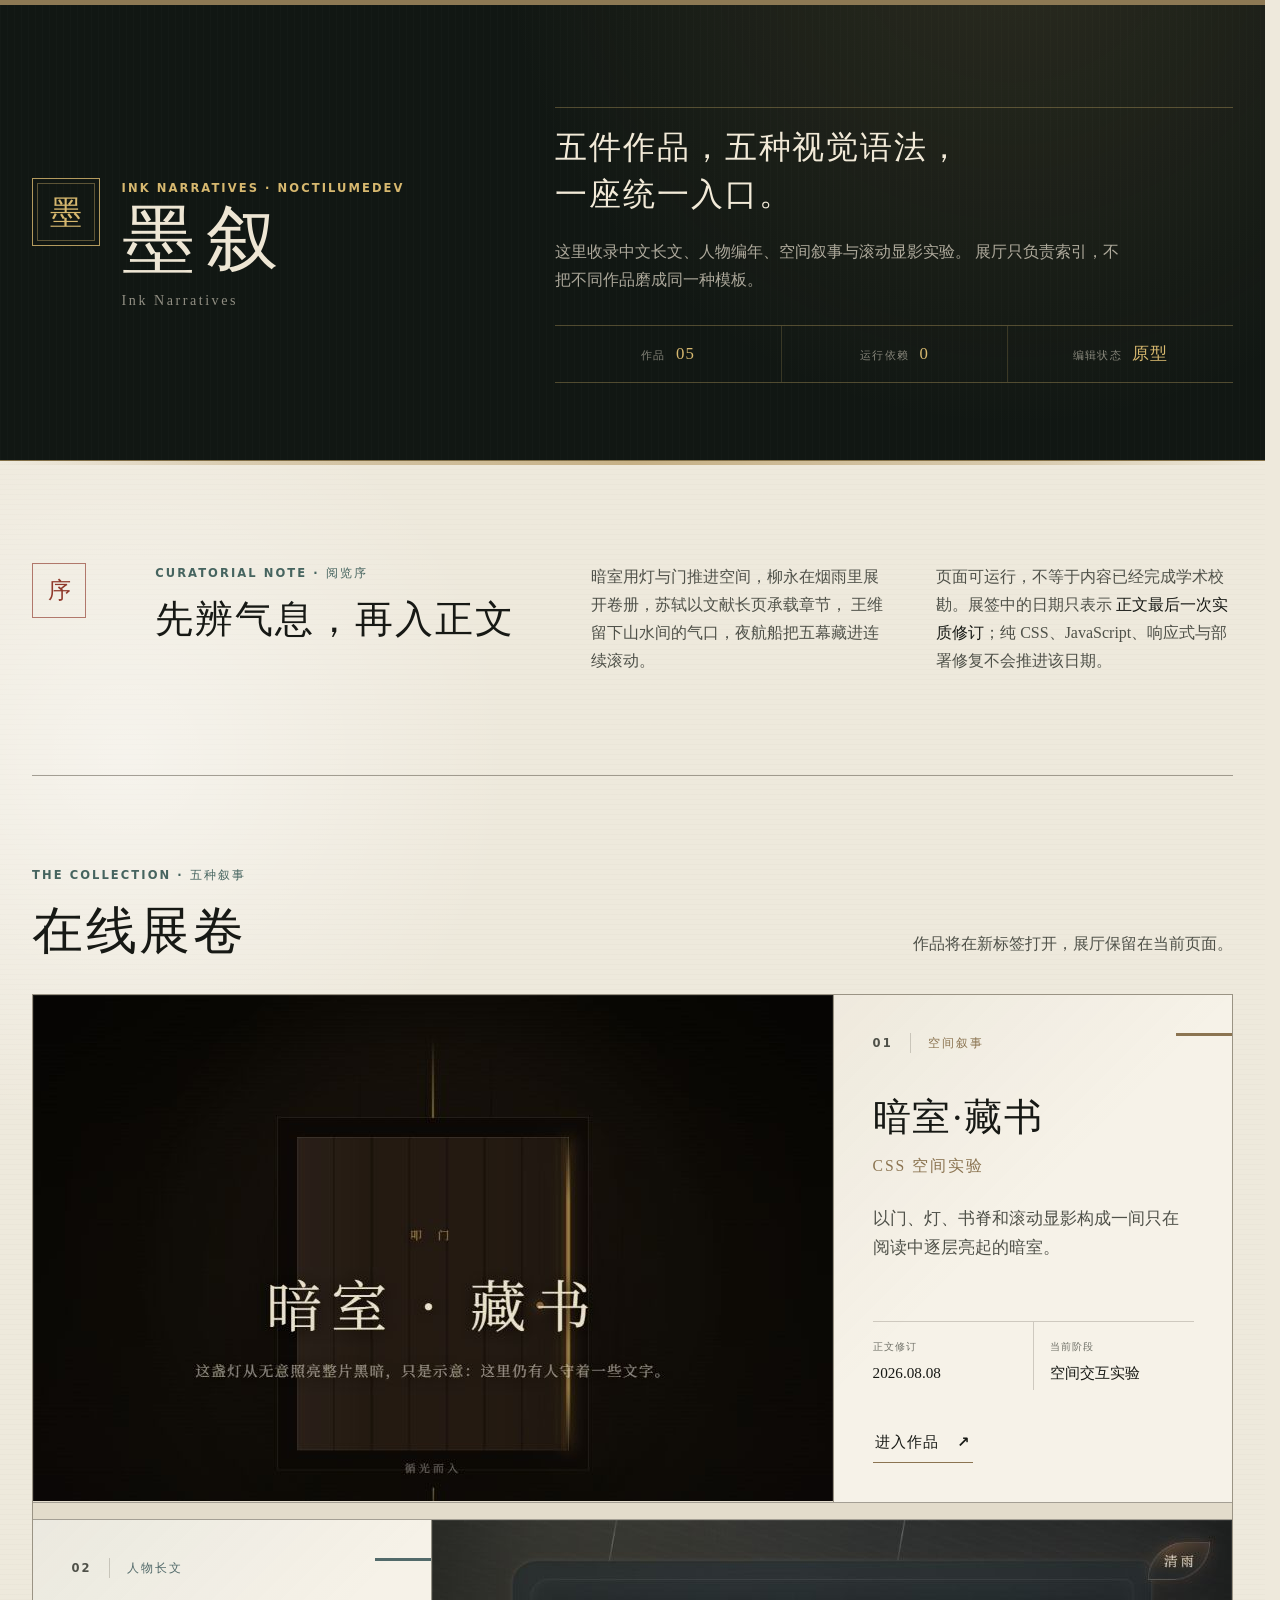
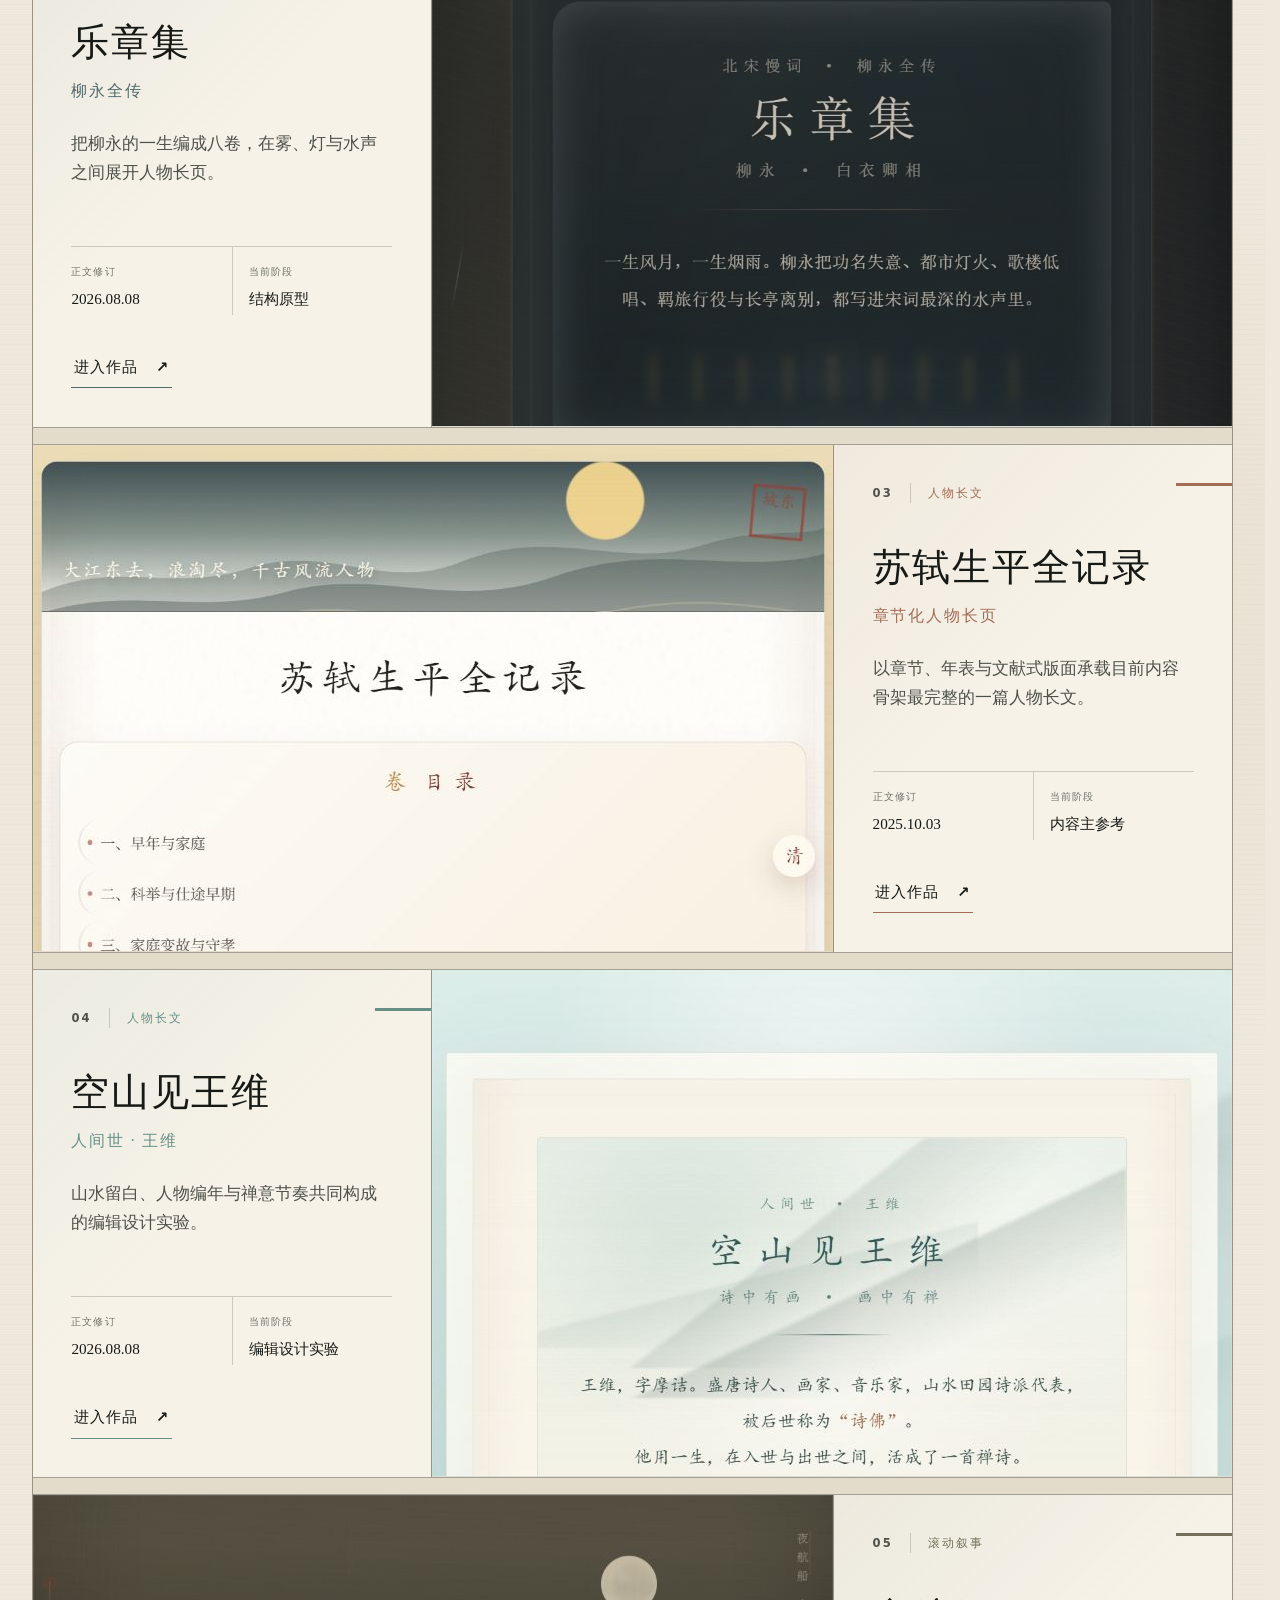
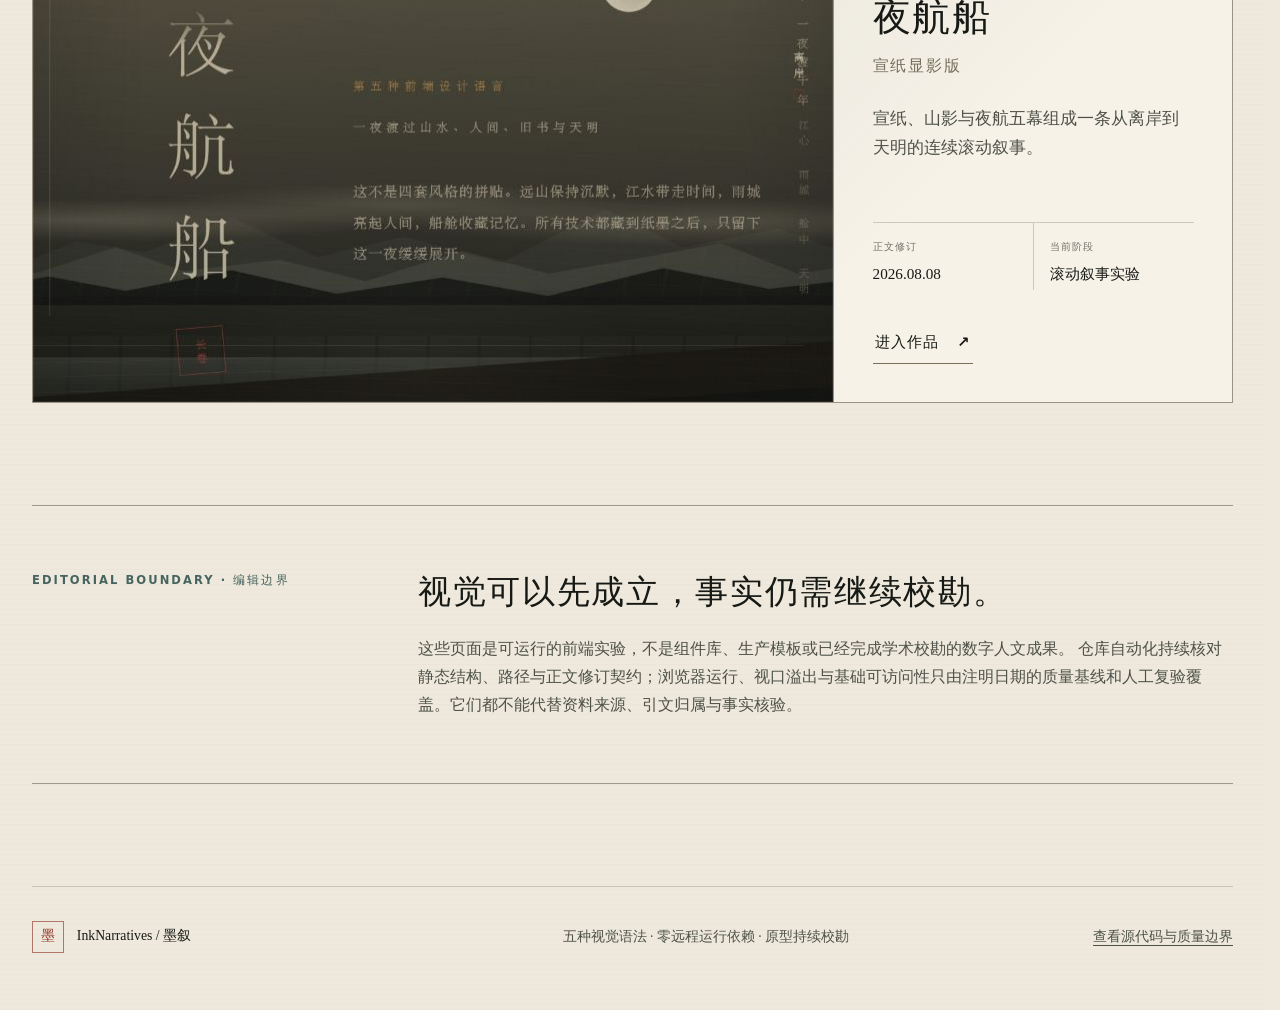
==== commit b6358f0d: "fix: close archive evidence review gaps" ====
--- a/index.html
+++ b/index.html
@@ -173,7 +173,7 @@
             <dl class="work__facts">
               <div>
                 <dt>正文修订</dt>
-                <dd><time datetime="2026-08-08">2026.08.08</time></dd>
+                <dd><time datetime="2025-10-03">2025.10.03</time></dd>
               </div>
               <div>
                 <dt>当前阶段</dt>
